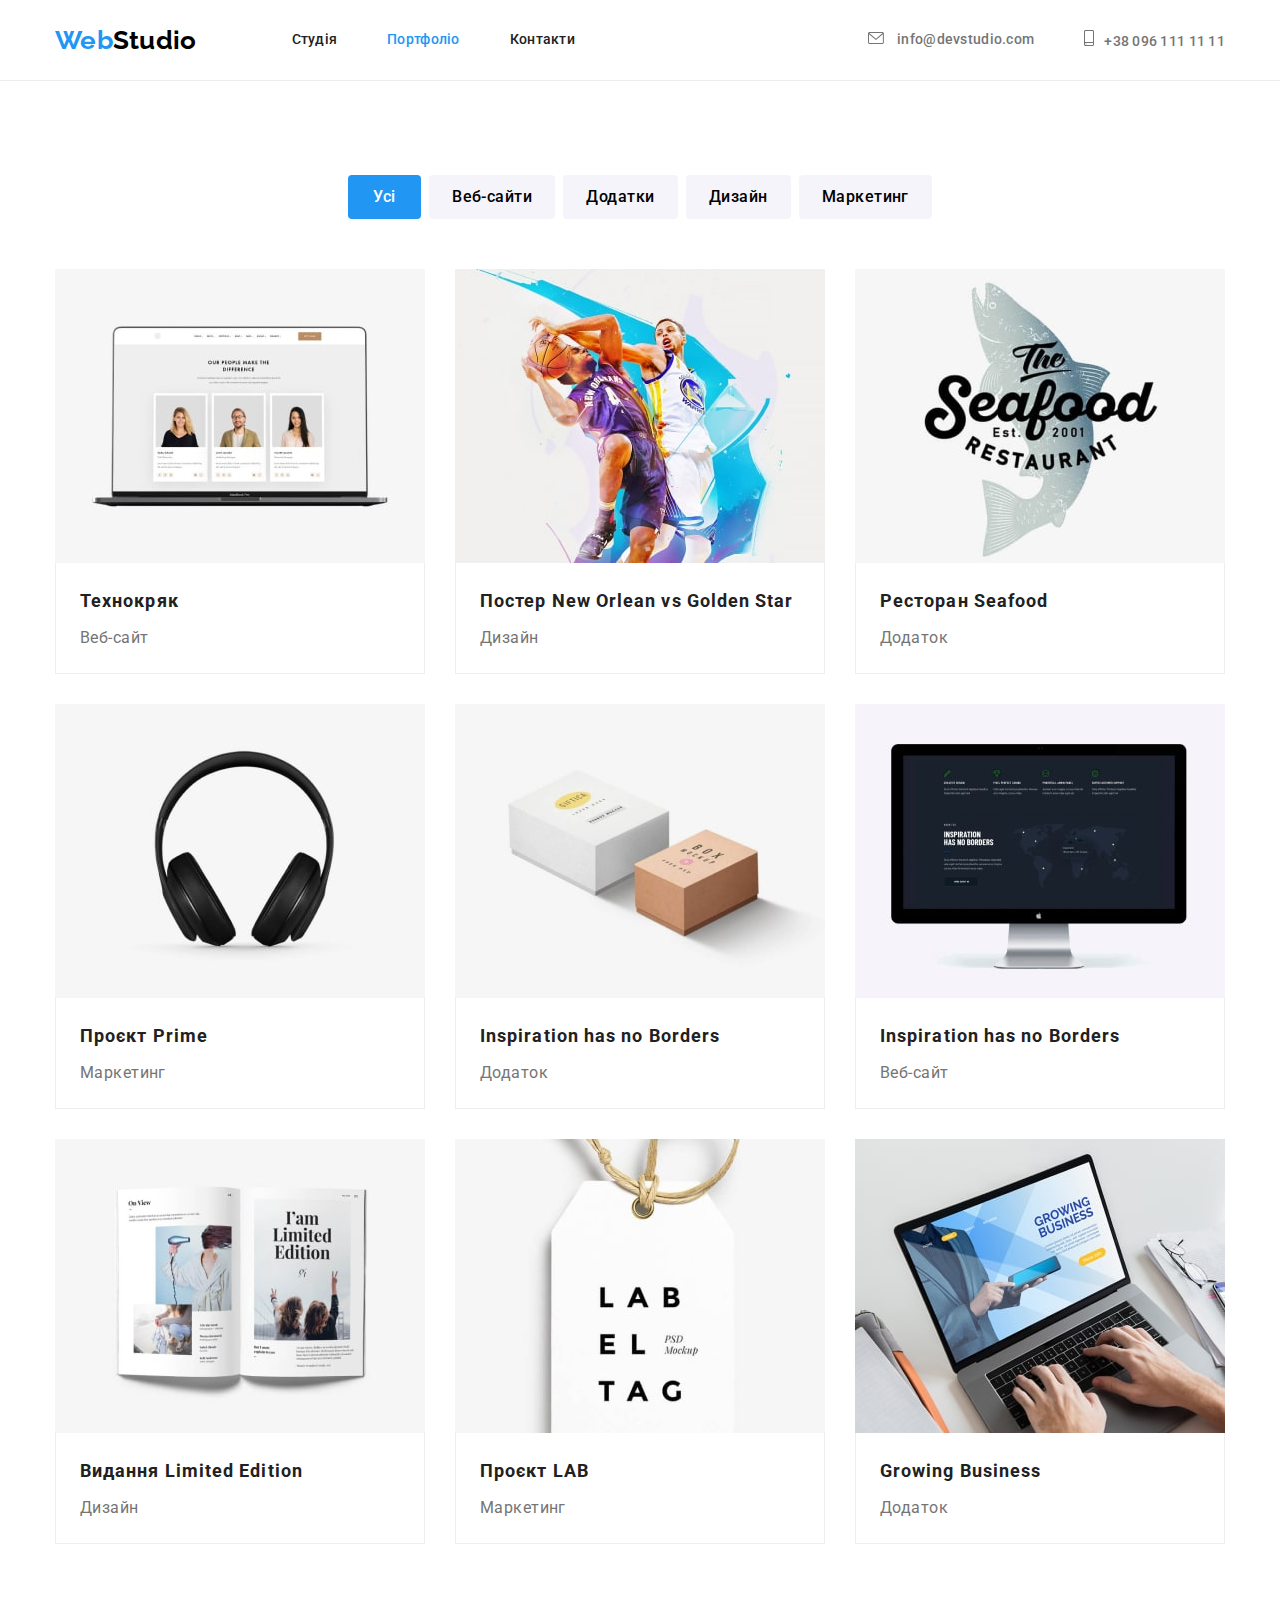
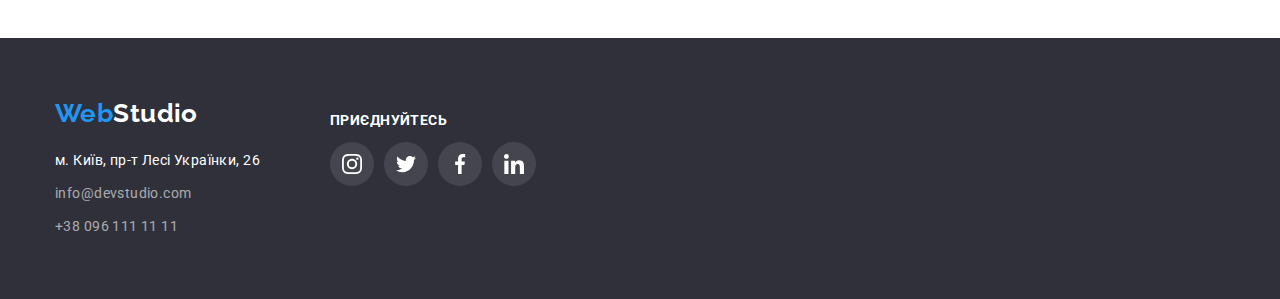
==== portfolio.html @ 41a985ee "adds files from hw4" ====
<!DOCTYPE html>
<html lang="uk">
  <head>
    <meta charset="UTF-8" />
    <meta http-equiv="X-UA-Compatible" content="IE=edge" />
    <meta name="viewport" content="width=device-width, initial-scale=1.0" />
    <title>Portfolio</title>
    <link rel="preconnect" href="https://fonts.googleapis.com" />
    <link rel="preconnect" href="https://fonts.gstatic.com" crossorigin />
    <link
      href="https://fonts.googleapis.com/css2?family=Raleway:wght@700&family=Roboto:wght@400;500;700;900&display=swap"
      rel="stylesheet"
    />
    <link
      rel="stylesheet"
      href="https://cdnjs.cloudflare.com/ajax/libs/modern-normalize/1.1.0/modern-normalize.min.css"
    />
    <link rel="stylesheet" href="./css/styles.css" />
  </head>

  <body>
    <!-- Верхня лінія -->
    <header class="page-header">
      <div class="container main-nav">
        <nav class="header-nav">
          <a href="./index.html" class="link logo"><span class="logo-accent">Web</span>Studio</a>

          <ul class="site-nav list">
            <li class="item">
              <a href="./index.html" class="link">Студія</a>
            </li>
            <li class="item">
              <a href="./portfolio.html" class="link current">Портфоліо</a>
            </li>
            <li class="item"><a href="" class="link">Контакти</a></li>
          </ul>
        </nav>

        <ul class="feedback-nav list">
          <li class="item">
            <a href="mailto:info@devstudio.com" class="link e-mail">
              <svg class="icon-mail" width="16" height="12">
                <use href="./images/icons.svg#icon-envelope"></use>
              </svg>
              info@devstudio.com</a
            >
          </li>
          <li class="item">
            <a href="tel:+380961111111" class="link phone"
              ><svg class="icon-phone" width="10" height="16">
                <use href="./images/icons.svg#icon-smartphone"></use></svg
              >+38 096 111 11 11</a
            >
          </li>
        </ul>
      </div>
    </header>

    <!-- Виконані роботи -->
    <main>
      <section class="section">
        <div class="container">
          <h1 class="examples-title visually-hidden">Виконані роботи WebStudio</h1>
          <ul class="examples-nav list">
            <li class="examples-item">
              <button type="button" class="btn examples-btn current">Усі</button>
            </li>
            <li class="examples-item">
              <button type="button" class="btn examples-btn">Веб-сайти</button>
            </li>
            <li class="examples-item">
              <button type="button" class="btn examples-btn">Додатки</button>
            </li>
            <li class="examples-item">
              <button type="button" class="btn examples-btn">Дизайн</button>
            </li>
            <li class="examples-item">
              <button type="button" class="btn examples-btn">Маркетинг</button>
            </li>
          </ul>

          <ul class="examples-list list">
            <li class="examples-element">
              <a href="#" class="examples-link link"
                ><img
                  class="examples-photo"
                  src="./images/portfolio_img_1.jpg"
                  alt="Головна сторінка сайту"
                  width="370"
                />
                <div class="examples-container">
                  <h2 class="examples-title">Технокряк</h2>
                  <p class="examples-text">Веб-сайт</p>
                </div></a
              >
            </li>
            <li class="examples-element">
              <a href="#" class="examples-link link"
                ><img
                  class="examples-photo"
                  src="./images/portfolio_img_2.jpg"
                  alt="Два баскетболіста борються за м'яч"
                  width="370"
                />
                <div class="examples-container">
                  <h2 class="examples-title">Постер New Orlean vs Golden Star</h2>
                  <p class="examples-text">Дизайн</p>
                </div></a
              >
            </li>
            <li class="examples-element">
              <a href="#" class="examples-link link"
                ><img
                  class="examples-photo"
                  src="./images/portfolio_img_3.jpg"
                  alt="Логотип ресторану"
                  width="370"
                />
                <div class="examples-container">
                  <h2 class="examples-title">Ресторан Seafood</h2>
                  <p class="examples-text">Додаток</p>
                </div></a
              >
            </li>
            <li class="examples-element">
              <a href="#" class="examples-link link">
                <img
                  class="examples-photo"
                  src="./images/portfolio_img_4.jpg"
                  alt="Чорні навушники"
                  width="370"
                />
                <div class="examples-container">
                  <h2 class="examples-title">Проєкт Prime</h2>
                  <p class="examples-text">Маркетинг</p>
                </div>
              </a>
            </li>
            <li class="examples-element">
              <a href="#" class="examples-link link"
                ><img
                  class="examples-photo"
                  src="./images/portfolio_img_5.jpg"
                  alt="Дві коробки"
                  width="370"
                />
                <div class="examples-container">
                  <h2 class="examples-title" lang="en">Inspiration has no Borders</h2>
                  <p class="examples-text">Додаток</p>
                </div>
              </a>
            </li>
            <li class="examples-element">
              <a href="#" class="examples-link link"
                ><img
                  class="examples-photo"
                  src="./images/portfolio_img_6.jpg"
                  alt="Комп'ютер із відкритою сторінкою"
                  width="370"
                />
                <div class="examples-container">
                  <h2 class="examples-title" lang="en">Inspiration has no Borders</h2>
                  <p class="examples-text">Веб-сайт</p>
                </div></a
              >
            </li>
            <li class="examples-element">
              <a href="#" class="examples-link link"
                ><img
                  class="examples-photo"
                  src="./images/portfolio_img_7.jpg"
                  alt="Розгорнута книга"
                  width="370"
                />
                <div class="examples-container">
                  <h2 class="examples-title">Видання Limited Edition</h2>
                  <p class="examples-text">Дизайн</p>
                </div></a
              >
            </li>
            <li class="examples-element">
              <a href="#" class="examples-link link"
                ><img
                  class="examples-photo"
                  src="./images/portfolio_img_8.jpg"
                  alt="Значок"
                  width="370"
                />
                <div class="examples-container">
                  <h2 class="examples-title">Проєкт LAB</h2>
                  <p class="examples-text">Маркетинг</p>
                </div></a
              >
            </li>
            <li class="examples-element">
              <a href="#" class="examples-link link">
                <img
                  class="examples-photo"
                  src="./images/portfolio_img_9.jpg"
                  alt="Ноутбук із відкритим додатком"
                  width="370"
                />
                <div class="examples-container">
                  <h2 class="examples-title" lang="en">Growing Business</h2>
                  <p class="examples-text">Додаток</p>
                </div>
              </a>
            </li>
          </ul>
        </div>
      </section>
    </main>
    <!-- Підвал -->
    <footer class="footer">
      <div class="container">
        <div>
          <a href="./index.html" class="link footer-logo logo"
            ><span class="logo-accent">Web</span>Studio</a
          >
          <address>
            <ul class="contacts list">
              <li class="contacts-element">
                <a class="link contacts-address" href="https://goo.gl/maps/ecgbFBD5Pt8BAyju8"
                  >м. Київ, пр-т Лесі Українки, 26</a
                >
              </li>
              <li class="contacts-element">
                <a class="link contacts-item" href="mailto:info@devstudio.com"
                  >info@devstudio.com</a
                >
              </li>
              <li class="contacts-element">
                <a class="link contacts-item" href="tel:+380961111111">+38 096 111 11 11</a>
              </li>
            </ul>
          </address>
        </div>
        <div class="socials">
          <p class="socials-appeal">ПРИЄДНУЙТЕСЬ</p>
          <ul class="socials-list list">
            <li class="socials-item">
              <a href="#" class="socials-link link">
                <svg class="social-icon" width="20" height="20">
                  <use href="./images/icons.svg#icon-instagram"></use></svg
              ></a>
            </li>
            <li class="socials-item">
              <a href="#" class="socials-link link">
                <svg class="social-icon" width="20" height="20">
                  <use href="./images/icons.svg#icon-twitter"></use></svg
              ></a>
            </li>
            <li class="socials-item">
              <a href="#" class="socials-link link">
                <svg class="social-icon" width="20" height="20">
                  <use href="./images/icons.svg#icon-facebook"></use></svg
              ></a>
            </li>
            <li class="socials-item">
              <a href="#" class="socials-link link">
                <svg class="social-icon" width="20" height="20">
                  <use href="./images/icons.svg#icon-linkedin"></use></svg
              ></a>
            </li>
          </ul>
        </div>
      </div>
    </footer>
  </body>
</html>
---- css/styles.css ----
/* палітра */
/* колір основного тексту #212121 */
/* другорядний колір тексту #757575 */
/* акцент #2196F3 */
/* білий  #FFFFFF */
/* основний фоновий колір #F5F5F5 */
/* другорядний фоновий колір #F5F4FA */
/* колір для лого #000000 */
/* фоновий колір для шапки та футера #2F303A */

/* CSS змінні */
:root {
  --primary-text-color: #212121;
  --secondary-text-color: #757575;
  --accent-color: #2196f3;
  --primary-white-color: #ffffff;
  --secondary-white-color: #f5f5f5;
  --team-bg-color: #f5f4fa;
  --btn-bg-color: #f5f4fa;
  --logo-color: #000000;
  --secondary-bg-color: #2f303a;
  --contacts-main-color: rgba(255, 255, 255, 0.6);
  --header-border-color: #ececec;
  --portfolio-border-color: #eeeeee;
  --primary-logo-color: #afb1b8;
}

/* --------------------ЗАГАЛЬНІ СТИЛІ-------------------- */
body {
  color: var(--primary-text-color);
  background-color: var(--primary-white-color);

  font-family: 'roboto', sans-serif;
  font-size: 14px;
  letter-spacing: 0.03em;
}

.container {
  width: 1200px;
  margin-left: auto;
  margin-right: auto;
  padding-left: 15px;
  padding-right: 15px;
}

.section {
  padding-top: 94px;
  padding-bottom: 94px;
}

.link {
  text-decoration: none;
}

.list {
  padding: 0;
  margin: 0;

  list-style: none;
}

.btn {
  display: inline-block;
  border: 1px solid transparent;
  border-radius: 4px;
  min-width: 73px;

  background-color: var(--btn-bg-color);

  font-family: inherit;
  font-weight: 700;
  font-size: 16px;
  line-height: 1.88;
  text-align: center;
}

.title {
  color: var(--primary-text-color);

  font-weight: 700;
  font-size: 36px;
  line-height: 1.17;
  text-align: center;
}

/* --------------------ВЕРХНЯ ЛІНІЯ-------------------- */
.page-header {
  display: flex;
  align-items: center;
  border-bottom: 1px solid var(--header-border-color);

  color: var(--primary-text-color);

  font-weight: 500;
  line-height: 1.14;
  letter-spacing: 0.02em;
}

.logo {
  color: var(--logo-color);
  font-family: 'Raleway', sans-serif;
  font-style: normal;
  font-weight: 700;
  font-size: 26px;
  line-height: 1.19;
}

.logo-accent {
  color: var(--accent-color);
}

/*--------------------НАВІГАЦІЯ САЙТУ--------------------  */
.main-nav {
  display: flex;
  align-items: center;
}

.header-nav {
  display: flex;
  align-items: center;
}

.site-nav {
  display: flex;
  margin-left: 95px;
}

.site-nav .item:not(:last-child) {
  margin-right: 50px;
}

.site-nav .link {
  display: block;
  padding-top: 32px;
  padding-bottom: 32px;

  color: var(--primary-text-color);

  font-weight: 500;
  line-height: 1.14;
}

.site-nav .link:hover,
.site-nav .link:focus {
  color: var(--accent-color);
}

.site-nav .link.current {
  color: var(--accent-color);
}

.feedback-nav {
  display: flex;
  margin-left: auto;
  align-items: center;
}

.feedback-nav .item:not(:last-child) {
  margin-right: 50px;
}

/*--------------------ЗВОРОТНІЙ ЗВ'ЯЗОК--------------------  */
.e-mail,
.phone {
  color: var(--secondary-text-color);

  font-weight: 500;
  line-height: 1.14;
}
.e-mail:hover,
.phone:hover,
.e-mail:focus,
.phone:focus {
  color: var(--accent-color);
}

.icon-mail {
  margin-right: 10px;
  fill: currentColor;
}
.icon-phone {
  margin-right: 10px;
  fill: currentColor;
}

/*--------------------ШАПКА--------------------  */
.overlay {
  max-width: 1600px;
  height: 600px;
  margin-left: auto;
  margin-right: auto;
  background-image: linear-gradient(to right, rgba(47, 48, 58, 0.4), rgba(47, 48, 58, 0.4)),
    url(../images/background.jpg);
  background-repeat: no-repeat;
  background-position: center;
  background-size: cover;
  background-color: var(--secondary-bg-color);
}

.hero {
  padding-top: 200px;
  padding-bottom: 200px;

  text-align: center;
}

.hero-title {
  margin-top: 0;
  margin-bottom: 30px;
  margin-left: auto;
  margin-right: auto;
  max-width: 700px;

  color: var(--primary-white-color);
  font-weight: 900;
  font-size: 44px;
  line-height: 1.36;
  text-align: center;
  text-transform: uppercase;
}

.hero-button {
  padding: 10px 32px;

  background-color: var(--accent-color);
  color: var(--primary-white-color);

  letter-spacing: 0.06em;
}

.hero-button:hover,
.hero-button:focus {
  color: var(--primary-text-color);
  background-color: var(--btn-bg-color);
}

/*--------------------НАШІ ПЕРЕВАГИ--------------------  */
.benefits-title {
  margin-top: 0;
}

.visually-hidden {
  position: absolute;
  width: 1px;
  height: 1px;
  margin: -1px;
  border: 0;
  padding: 0;
  white-space: nowrap;
  overflow: hidden;
}

.benefits-list {
  display: flex;
  gap: 30px;
}

.benefits-link {
  display: flex;
  height: 120px;
  justify-content: center;
  align-items: center;
  margin-bottom: 30px;
  background-color: var(--team-bg-color);
  cursor: auto;
}

.benefits-item {
  margin-top: 0;
  margin-bottom: 10px;

  font-weight: 700;
  font-size: 14px;
  line-height: 1.14;
  text-transform: uppercase;
}

.benefits-text {
  margin-top: 0;
  margin-bottom: 0;

  color: var(--secondary-text-color);
  line-height: 1.71;
}

/*--------------------ЧИМ МИ ЗАЙМАЄМОСЯ?--------------------  */
.work {
  padding-top: 0;
}

.work-title {
  margin-top: 0;
  margin-bottom: 50px;
}

.work-list {
  display: flex;
  gap: 30px;
}

.work-card {
  display: block;
  min-width: 100%;
}

/*--------------------НАША КОМАНДА--------------------  */
.team {
  background-color: var(--team-bg-color);
}

.team-title {
  margin-top: 0;
  margin-bottom: 50px;
}

.team-list {
  display: flex;
  gap: 30px;
}

.team-item {
  box-shadow: 0px 1px 3px rgb(0 0 0 / 12%), 0px 1px 1px rgb(0 0 0 / 14%),
    0px 2px 1px rgb(0 0 0 / 20%);
  border-radius: 0px 0px 4px 4px;
}

.team-container {
  padding-top: 30px;
  padding-bottom: 30px;

  background-color: var(--primary-white-color);
}

.team-foto {
  display: block;
}

.team-member {
  margin-top: 0px;
  margin-bottom: 10px;

  color: var(--primary-text-color);
  font-weight: 500;
  font-size: 16px;
  line-height: 1.19;
  text-align: center;
}

.team-position {
  margin-top: 0;
  margin-bottom: 16;

  color: var(--secondary-text-color);
  font-size: 16px;
  line-height: 1.19;
  text-align: center;
}

.team-social {
  display: flex;
  justify-content: center;
  align-items: center;
}

.social-items {
  width: 44px;
  height: 44px;
}

.social-items:not(:last-child) {
  margin-right: 10px;
}

.social-link {
  display: flex;
  justify-content: center;
  align-items: center;
  width: 100%;
  height: 100%;
  border-radius: 50%;
  fill: var(--primary-logo-color);
  background-color: var(--primary-white-color);
}

.social-link:hover {
  fill: var(--primary-white-color);
  background-color: var(--accent-color);
}

.clients-title {
  margin-top: 0;
  margin-bottom: 50px;
}

.clients-list {
  display: flex;
  justify-content: center;
  align-items: center;
}

.clients-item:not(:last-child) {
  margin-right: 10px;
}

.clients-item {
  width: 170px;
  height: 92px;
}

.clients-link {
  display: flex;
  justify-content: center;
  align-items: center;
  width: 100%;
  height: 100%;
  border: 1px solid var(--primary-logo-color);
  border-radius: 4px;
  fill: var(--primary-logo-color);
  background-color: transparent;
}

.clients-link:hover {
  fill: var(--accent-color);
  border: 1px solid var(--accent-color);
  border-radius: 4px;
}

/*--------------------ПІДВАЛ--------------------  */
.footer {
  background-color: var(--secondary-bg-color);
  padding-top: 60px;
  padding-bottom: 60px;
}

.footer .container {
  display: flex;
}

.footer-logo {
  display: inline-block;
  margin-bottom: 20px;

  color: var(--primary-white-color);
}

/*--------------------КОНТАКТИ--------------------  */
.contacts {
  font-style: normal;
}

.contacts-address {
  color: var(--primary-white-color);
  line-height: 1.71;
}

.contacts-element:not(:last-child) {
  margin-bottom: 9px;
}

.contacts-item {
  color: var(--contacts-main-color);
  line-height: 1.71;
}

.contacts-address:hover,
.contacts-item:hover,
.contacts-address:focus,
.contacts-item:focus {
  color: var(--accent-color);
}

.socials {
  margin-left: 70px;
}

.socials-appeal {
  font-weight: 700;
  font-size: 14px;
  line-height: 1, 14;
  color: var(--primary-white-color);
}

.socials-list {
  display: flex;
  justify-content: center;
  align-items: center;
}

.socials-item {
  width: 44px;
  height: 44px;
}

.socials-item:not(:last-child) {
  margin-right: 10px;
}

.socials-link {
  display: flex;
  align-items: center;
  justify-content: center;
  width: 100%;
  height: 100%;
  border-radius: 50%;
  fill: var(--primary-white-color);
  background-color: #ffffff1a;
}

.socials-link:hover {
  background-color: var(--accent-color);
}

/*--------------------ПОРТФОЛІО--------------------  */
.examples-item:not(:first-child) {
  margin-left: 8px;
}

.btn.current {
  color: var(--primary-white-color);
  background-color: var(--accent-color);
}

.examples-btn {
  padding: 6px 22px;
  font-weight: 500;
  letter-spacing: 0.03em;
}

.examples-btn:hover,
.examples-btn:focus {
  color: var(--primary-white-color);
  background-color: var(--accent-color);
}

.examples-nav {
  display: flex;
  justify-content: center;
  margin-bottom: 50px;
}

.examples-list {
  display: flex;
  flex-wrap: wrap;
  margin-top: -30px;
  margin-right: -30px;
}

.examples-element {
  width: 370px;
  margin-top: 30px;
  margin-right: 30px;
}

.examples-element:nth-child(3n) {
  margin-right: 0;
}

.examples-link {
  display: block;
}

.examples-link:hover,
.examples-link:focus {
  box-shadow: 0px 1px 1px rgba(0, 0, 0, 0.12), 0px 4px 4px rgba(0, 0, 0, 0.06),
    1px 4px 6px rgba(0, 0, 0, 0.16);
}

.examples-photo {
  display: block;
}

.examples-container {
  padding-top: 20px;
  padding-bottom: 20px;
  padding-left: 24px;
  padding-right: 24px;
  border-left: 1px solid var(--portfolio-border-color);
  border-right: 1px solid var(--portfolio-border-color);
  border-bottom: 1px solid var(--portfolio-border-color);
}

.examples-title {
  margin-top: 0;
  margin-bottom: 4px;

  font-weight: 700;
  font-size: 18px;
  line-height: 2;
  color: var(--primary-text-color);
  letter-spacing: 0.06em;
}

.examples-text {
  margin-top: 0;
  margin-bottom: 0;

  color: var(--secondary-text-color);

  font-size: 16px;
  line-height: 1.88;
}
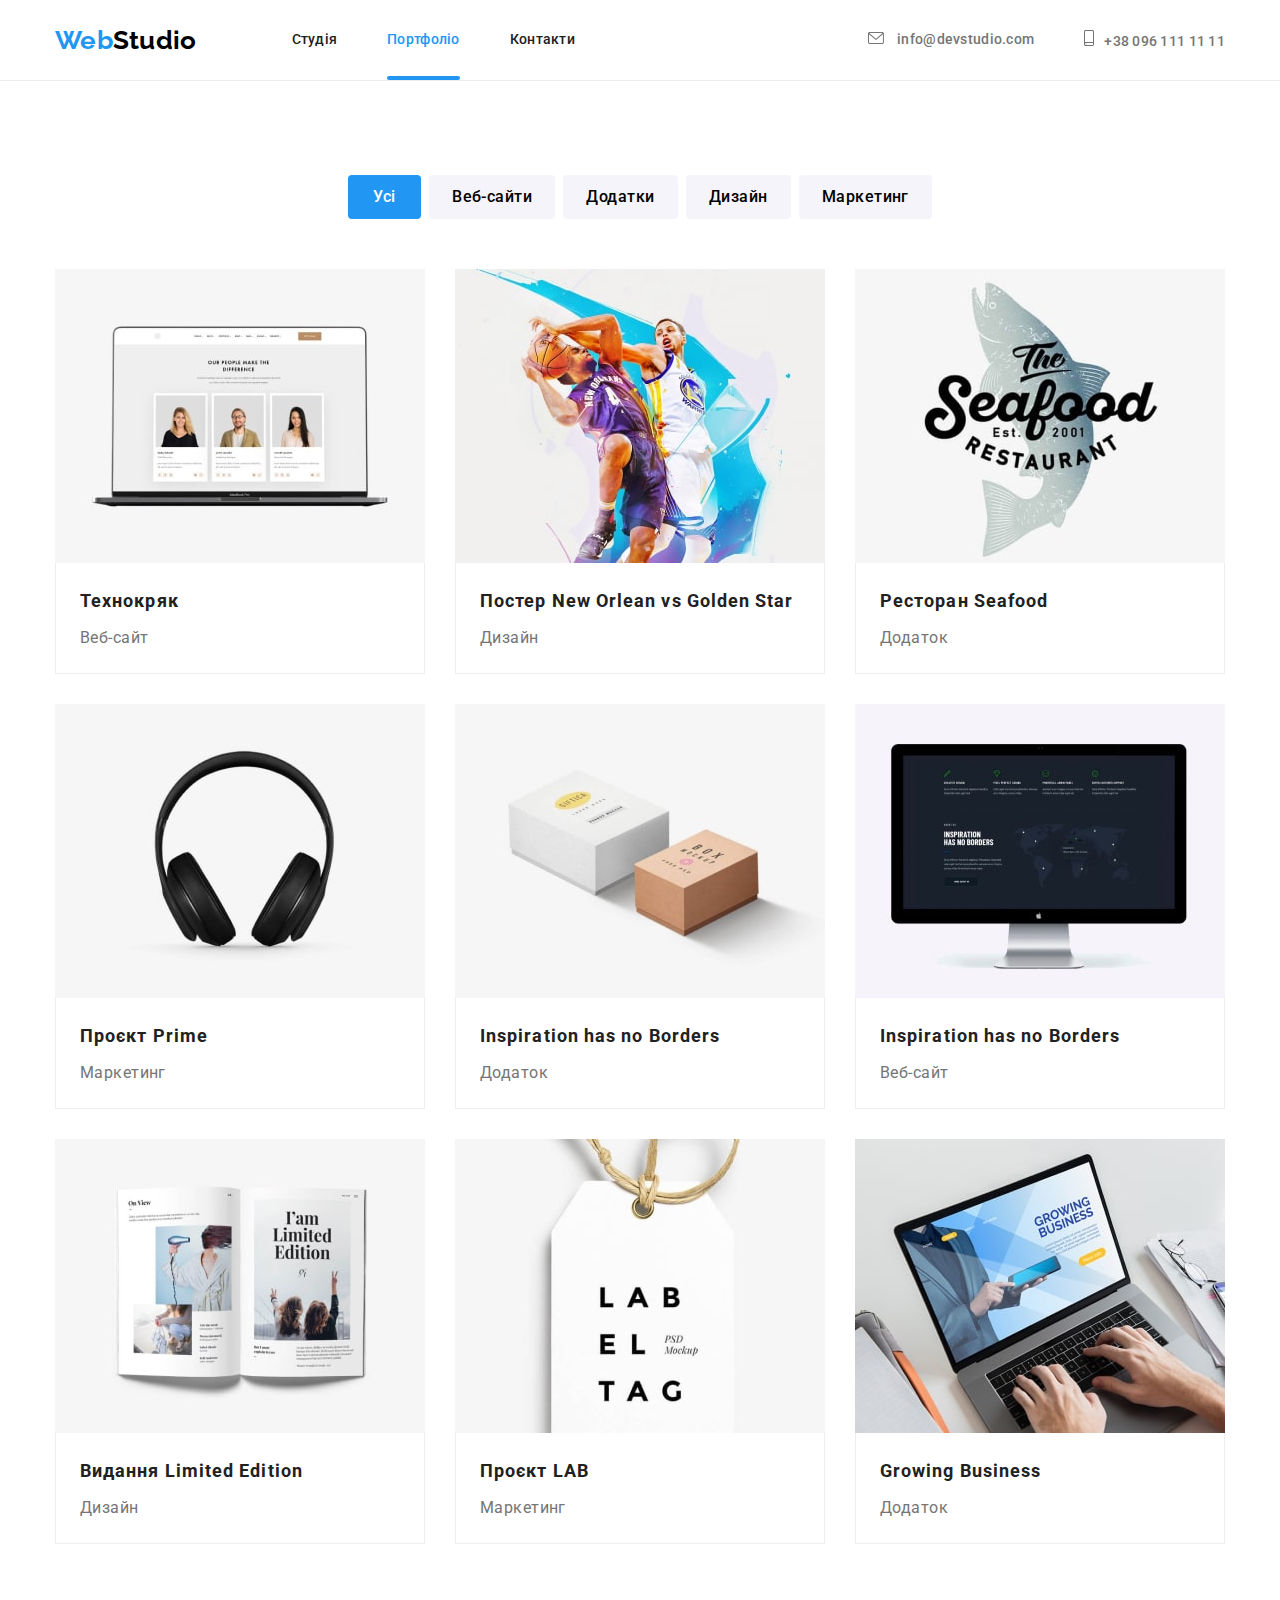
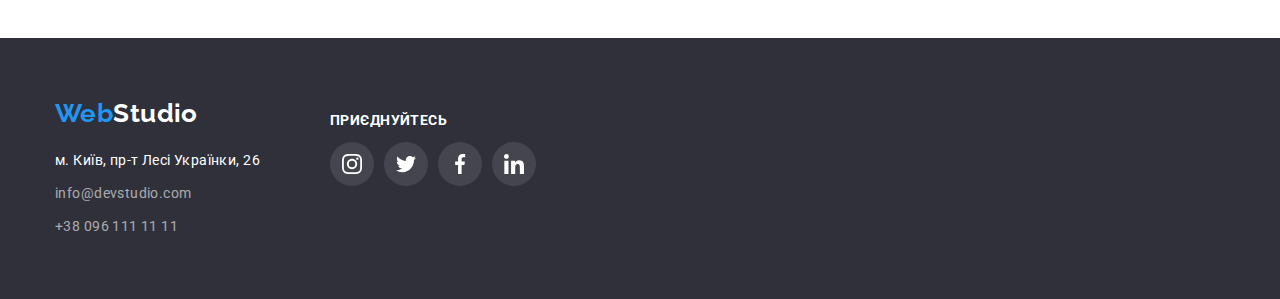
==== commit 1766ac9b: "adds animation for examples" ====
--- a/portfolio.html
+++ b/portfolio.html
@@ -81,13 +81,20 @@
 
           <ul class="examples-list list">
             <li class="examples-element">
-              <a href="#" class="examples-link link"
-                ><img
-                  class="examples-photo"
-                  src="./images/portfolio_img_1.jpg"
-                  alt="Головна сторінка сайту"
-                  width="370"
-                />
+              <a href="#" class="examples-link link">
+                <div class="examples-thumb">
+                  <img
+                    class="examples-photo"
+                    src="./images/portfolio_img_1.jpg"
+                    alt="Головна сторінка сайту"
+                    width="370"
+                  />
+                  <p class="examples-overlay">
+                    Ресурс пропонує комплексні пропозиції з різним рівнем функціоналу та сервісів.
+                    Все це дозволить відвідувачу отримати вичерпні відомості про компанію чи
+                    приватну особу
+                  </p>
+                </div>
                 <div class="examples-container">
                   <h2 class="examples-title">Технокряк</h2>
                   <p class="examples-text">Веб-сайт</p>
@@ -95,13 +102,20 @@
               >
             </li>
             <li class="examples-element">
-              <a href="#" class="examples-link link"
-                ><img
-                  class="examples-photo"
-                  src="./images/portfolio_img_2.jpg"
-                  alt="Два баскетболіста борються за м'яч"
-                  width="370"
-                />
+              <a href="#" class="examples-link link">
+                <div class="examples-thumb">
+                  <img
+                    class="examples-photo"
+                    src="./images/portfolio_img_2.jpg"
+                    alt="Головна сторінка сайту"
+                    width="370"
+                  />
+                  <p class="examples-overlay">
+                    Ресурс пропонує комплексні пропозиції з різним рівнем функціоналу та сервісів.
+                    Все це дозволить відвідувачу отримати вичерпні відомості про компанію чи
+                    приватну особу
+                  </p>
+                </div>
                 <div class="examples-container">
                   <h2 class="examples-title">Постер New Orlean vs Golden Star</h2>
                   <p class="examples-text">Дизайн</p>
@@ -109,13 +123,20 @@
               >
             </li>
             <li class="examples-element">
-              <a href="#" class="examples-link link"
-                ><img
-                  class="examples-photo"
-                  src="./images/portfolio_img_3.jpg"
-                  alt="Логотип ресторану"
-                  width="370"
-                />
+              <a href="#" class="examples-link link">
+                <div class="examples-thumb">
+                  <img
+                    class="examples-photo"
+                    src="./images/portfolio_img_3.jpg"
+                    alt="Головна сторінка сайту"
+                    width="370"
+                  />
+                  <p class="examples-overlay">
+                    Ресурс пропонує комплексні пропозиції з різним рівнем функціоналу та сервісів.
+                    Все це дозволить відвідувачу отримати вичерпні відомості про компанію чи
+                    приватну особу
+                  </p>
+                </div>
                 <div class="examples-container">
                   <h2 class="examples-title">Ресторан Seafood</h2>
                   <p class="examples-text">Додаток</p>
@@ -124,12 +145,19 @@
             </li>
             <li class="examples-element">
               <a href="#" class="examples-link link">
-                <img
-                  class="examples-photo"
-                  src="./images/portfolio_img_4.jpg"
-                  alt="Чорні навушники"
-                  width="370"
-                />
+                <div class="examples-thumb">
+                  <img
+                    class="examples-photo"
+                    src="./images/portfolio_img_4.jpg"
+                    alt="Головна сторінка сайту"
+                    width="370"
+                  />
+                  <p class="examples-overlay">
+                    Ресурс пропонує комплексні пропозиції з різним рівнем функціоналу та сервісів.
+                    Все це дозволить відвідувачу отримати вичерпні відомості про компанію чи
+                    приватну особу
+                  </p>
+                </div>
                 <div class="examples-container">
                   <h2 class="examples-title">Проєкт Prime</h2>
                   <p class="examples-text">Маркетинг</p>
@@ -137,13 +165,20 @@
               </a>
             </li>
             <li class="examples-element">
-              <a href="#" class="examples-link link"
-                ><img
-                  class="examples-photo"
-                  src="./images/portfolio_img_5.jpg"
-                  alt="Дві коробки"
-                  width="370"
-                />
+              <a href="#" class="examples-link link">
+                <div class="examples-thumb">
+                  <img
+                    class="examples-photo"
+                    src="./images/portfolio_img_5.jpg"
+                    alt="Головна сторінка сайту"
+                    width="370"
+                  />
+                  <p class="examples-overlay">
+                    Ресурс пропонує комплексні пропозиції з різним рівнем функціоналу та сервісів.
+                    Все це дозволить відвідувачу отримати вичерпні відомості про компанію чи
+                    приватну особу
+                  </p>
+                </div>
                 <div class="examples-container">
                   <h2 class="examples-title" lang="en">Inspiration has no Borders</h2>
                   <p class="examples-text">Додаток</p>
@@ -151,13 +186,20 @@
               </a>
             </li>
             <li class="examples-element">
-              <a href="#" class="examples-link link"
-                ><img
-                  class="examples-photo"
-                  src="./images/portfolio_img_6.jpg"
-                  alt="Комп'ютер із відкритою сторінкою"
-                  width="370"
-                />
+              <a href="#" class="examples-link link">
+                <div class="examples-thumb">
+                  <img
+                    class="examples-photo"
+                    src="./images/portfolio_img_6.jpg"
+                    alt="Головна сторінка сайту"
+                    width="370"
+                  />
+                  <p class="examples-overlay">
+                    Ресурс пропонує комплексні пропозиції з різним рівнем функціоналу та сервісів.
+                    Все це дозволить відвідувачу отримати вичерпні відомості про компанію чи
+                    приватну особу
+                  </p>
+                </div>
                 <div class="examples-container">
                   <h2 class="examples-title" lang="en">Inspiration has no Borders</h2>
                   <p class="examples-text">Веб-сайт</p>
@@ -165,13 +207,20 @@
               >
             </li>
             <li class="examples-element">
-              <a href="#" class="examples-link link"
-                ><img
-                  class="examples-photo"
-                  src="./images/portfolio_img_7.jpg"
-                  alt="Розгорнута книга"
-                  width="370"
-                />
+              <a href="#" class="examples-link link">
+                <div class="examples-thumb">
+                  <img
+                    class="examples-photo"
+                    src="./images/portfolio_img_7.jpg"
+                    alt="Головна сторінка сайту"
+                    width="370"
+                  />
+                  <p class="examples-overlay">
+                    Ресурс пропонує комплексні пропозиції з різним рівнем функціоналу та сервісів.
+                    Все це дозволить відвідувачу отримати вичерпні відомості про компанію чи
+                    приватну особу
+                  </p>
+                </div>
                 <div class="examples-container">
                   <h2 class="examples-title">Видання Limited Edition</h2>
                   <p class="examples-text">Дизайн</p>
@@ -179,13 +228,20 @@
               >
             </li>
             <li class="examples-element">
-              <a href="#" class="examples-link link"
-                ><img
-                  class="examples-photo"
-                  src="./images/portfolio_img_8.jpg"
-                  alt="Значок"
-                  width="370"
-                />
+              <a href="#" class="examples-link link">
+                <div class="examples-thumb">
+                  <img
+                    class="examples-photo"
+                    src="./images/portfolio_img_8.jpg"
+                    alt="Головна сторінка сайту"
+                    width="370"
+                  />
+                  <p class="examples-overlay">
+                    Ресурс пропонує комплексні пропозиції з різним рівнем функціоналу та сервісів.
+                    Все це дозволить відвідувачу отримати вичерпні відомості про компанію чи
+                    приватну особу
+                  </p>
+                </div>
                 <div class="examples-container">
                   <h2 class="examples-title">Проєкт LAB</h2>
                   <p class="examples-text">Маркетинг</p>
@@ -194,12 +250,19 @@
             </li>
             <li class="examples-element">
               <a href="#" class="examples-link link">
-                <img
-                  class="examples-photo"
-                  src="./images/portfolio_img_9.jpg"
-                  alt="Ноутбук із відкритим додатком"
-                  width="370"
-                />
+                <div class="examples-thumb">
+                  <img
+                    class="examples-photo"
+                    src="./images/portfolio_img_9.jpg"
+                    alt="Головна сторінка сайту"
+                    width="370"
+                  />
+                  <p class="examples-overlay">
+                    Ресурс пропонує комплексні пропозиції з різним рівнем функціоналу та сервісів.
+                    Все це дозволить відвідувачу отримати вичерпні відомості про компанію чи
+                    приватну особу
+                  </p>
+                </div>
                 <div class="examples-container">
                   <h2 class="examples-title" lang="en">Growing Business</h2>
                   <p class="examples-text">Додаток</p>
--- a/css/styles.css
+++ b/css/styles.css
@@ -23,6 +23,8 @@
   --header-border-color: #ececec;
   --portfolio-border-color: #eeeeee;
   --primary-logo-color: #afb1b8;
+  --time-duration: 250ms;
+  --time-function: cubic-bezier(0.4, 0, 0.2, 1);
 }
 
 /* --------------------ЗАГАЛЬНІ СТИЛІ-------------------- */
@@ -72,6 +74,8 @@
   font-size: 16px;
   line-height: 1.88;
   text-align: center;
+
+  cursor: pointer;
 }
 
 .title {
@@ -138,6 +142,7 @@
 
   font-weight: 500;
   line-height: 1.14;
+  transition: color var(--time-duration) var(--time-function);
 }
 
 .site-nav .link:hover,
@@ -146,7 +151,19 @@
 }
 
 .site-nav .link.current {
+  position: relative;
   color: var(--accent-color);
+}
+
+.site-nav .link.current::after {
+  content: '';
+  position: absolute;
+  display: block;
+  bottom: 0;
+  width: 100%;
+  height: 4px;
+  background-color: var(--accent-color);
+  border-radius: 2px;
 }
 
 .feedback-nav {
@@ -166,6 +183,9 @@
 
   font-weight: 500;
   line-height: 1.14;
+
+  transition: color var(--time-duration) var(--time-function),
+    fill var(--time-duration) var(--time-function);
 }
 .e-mail:hover,
 .phone:hover,
@@ -226,6 +246,9 @@
   color: var(--primary-white-color);
 
   letter-spacing: 0.06em;
+
+  transition: color var(--time-duration) var(--time-function),
+    background-color var(--time-duration) var(--time-function);
 }
 
 .hero-button:hover,
@@ -303,6 +326,26 @@
   min-width: 100%;
 }
 
+.work-thumb {
+  position: relative;
+}
+
+.work-text {
+  position: absolute;
+  bottom: 0;
+  margin: 0;
+  padding-top: 27px;
+  padding-bottom: 27px;
+  width: 100%;
+  font-weight: 700;
+  line-height: 1.14;
+  text-align: center;
+  text-transform: uppercase;
+
+  color: var(--primary-white-color);
+  background-color: rgba(47, 48, 58, 0.8);
+}
+
 /*--------------------НАША КОМАНДА--------------------  */
 .team {
   background-color: var(--team-bg-color);
@@ -380,6 +423,9 @@
   border-radius: 50%;
   fill: var(--primary-logo-color);
   background-color: var(--primary-white-color);
+
+  transition: fill var(--time-duration) var(--time-function),
+    background-color var(--time-duration) var(--time-function);
 }
 
 .social-link:hover {
@@ -417,6 +463,8 @@
   border-radius: 4px;
   fill: var(--primary-logo-color);
   background-color: transparent;
+
+  transition: fill var(--time-duration) var(--time-function);
 }
 
 .clients-link:hover {
@@ -448,18 +496,21 @@
   font-style: normal;
 }
 
-.contacts-address {
-  color: var(--primary-white-color);
-  line-height: 1.71;
-}
-
 .contacts-element:not(:last-child) {
   margin-bottom: 9px;
+}
+
+.contacts-address {
+  color: var(--primary-white-color);
+  line-height: 1.71;
+
+  transition: color var(--time-duration) var(--time-function);
 }
 
 .contacts-item {
   color: var(--contacts-main-color);
   line-height: 1.71;
+  transition: color var(--time-duration) var(--time-function);
 }
 
 .contacts-address:hover,
@@ -504,6 +555,8 @@
   border-radius: 50%;
   fill: var(--primary-white-color);
   background-color: #ffffff1a;
+
+  transition: background-color var(--time-duration) var(--time-function);
 }
 
 .socials-link:hover {
@@ -524,6 +577,9 @@
   padding: 6px 22px;
   font-weight: 500;
   letter-spacing: 0.03em;
+
+  transition: color var(--time-duration) var(--time-function),
+    background-color var(--time-duration) var(--time-function);
 }
 
 .examples-btn:hover,
@@ -557,12 +613,42 @@
 
 .examples-link {
   display: block;
+  transition: box-shadow var(--time-duration) var(--time-function);
 }
 
 .examples-link:hover,
 .examples-link:focus {
   box-shadow: 0px 1px 1px rgba(0, 0, 0, 0.12), 0px 4px 4px rgba(0, 0, 0, 0.06),
     1px 4px 6px rgba(0, 0, 0, 0.16);
+}
+
+.examples-thumb {
+  position: relative;
+  overflow: hidden;
+}
+
+.examples-overlay {
+  position: absolute;
+  top: 0;
+  left: 0;
+  width: 100%;
+  height: 100%;
+  margin: 0;
+  padding: 63px 24px;
+
+  font-size: 18px;
+  line-height: 1.56;
+
+  color: var(--primary-white-color);
+  background-color: rgba(33, 150, 243, 0.9);
+
+  transform: translateY(100%);
+  transition: transform var(--time-duration) var(--time-function);
+}
+
+.examples-link:hover .examples-overlay,
+.examples-link:focus .examples-overlay {
+  transform: translateY(0);
 }
 
 .examples-photo {
@@ -574,6 +660,7 @@
   padding-bottom: 20px;
   padding-left: 24px;
   padding-right: 24px;
+
   border-left: 1px solid var(--portfolio-border-color);
   border-right: 1px solid var(--portfolio-border-color);
   border-bottom: 1px solid var(--portfolio-border-color);
@@ -599,3 +686,63 @@
   font-size: 16px;
   line-height: 1.88;
 }
+
+/*--------------------МОДАЛЬНЕ ВІКНО--------------------  */
+.backdrop {
+  position: fixed;
+  top: 0;
+  left: 0;
+
+  width: 100%;
+  height: 100%;
+
+  background-color: rgba(0, 0, 0, 0.2);
+
+  opacity: 1;
+  transition: opacity var(--time-duration) var(--time-function);
+}
+
+.backdrop.is-hidden {
+  opacity: 0;
+  pointer-events: none;
+}
+
+.backdrop.is-hidden .modal {
+  transform: translate(-50%, -50%) scale(1.1);
+}
+
+.modal {
+  position: absolute;
+  top: 50%;
+  left: 50%;
+
+  width: 528px;
+  height: 581px;
+
+  background-color: var(--primary-white-color);
+
+  box-shadow: 0px 1px 3px rgb(0 0 0 / 12%), 0px 1px 1px rgb(0 0 0 / 14%),
+    0px 2px 1px rgb(0 0 0 / 20%);
+  border-radius: 4px;
+
+  transform: translate(-50%, -50%) scale(1);
+  transition: transform var(--time-duration) var(--time-function);
+}
+
+.close-btn {
+  position: absolute;
+  top: 8px;
+  right: 8px;
+
+  display: flex;
+  width: 30px;
+  height: 30px;
+  justify-content: center;
+  align-items: center;
+
+  fill: var(--logo-color);
+  background-color: var(--primary-white-color);
+  border-radius: 50%;
+  border: 1px solid rgba(0, 0, 0, 0.1);
+  cursor: pointer;
+}
